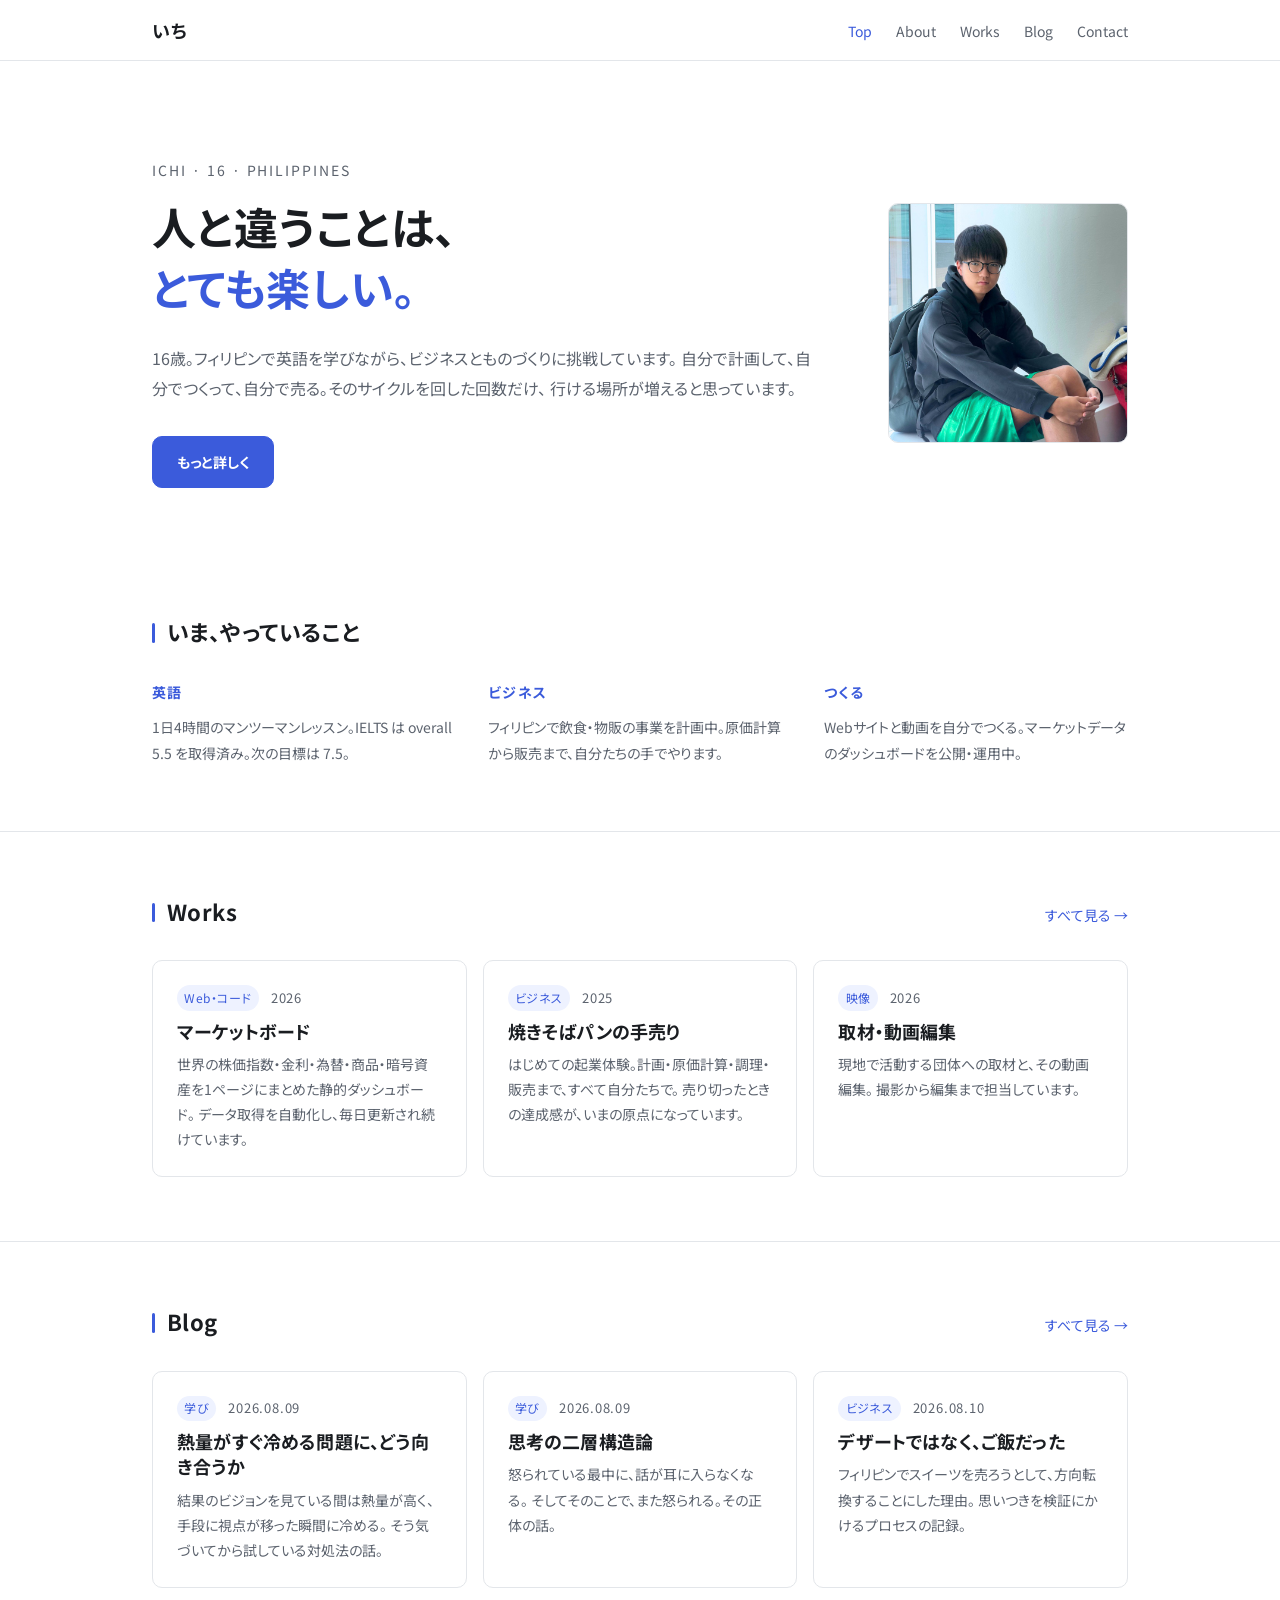
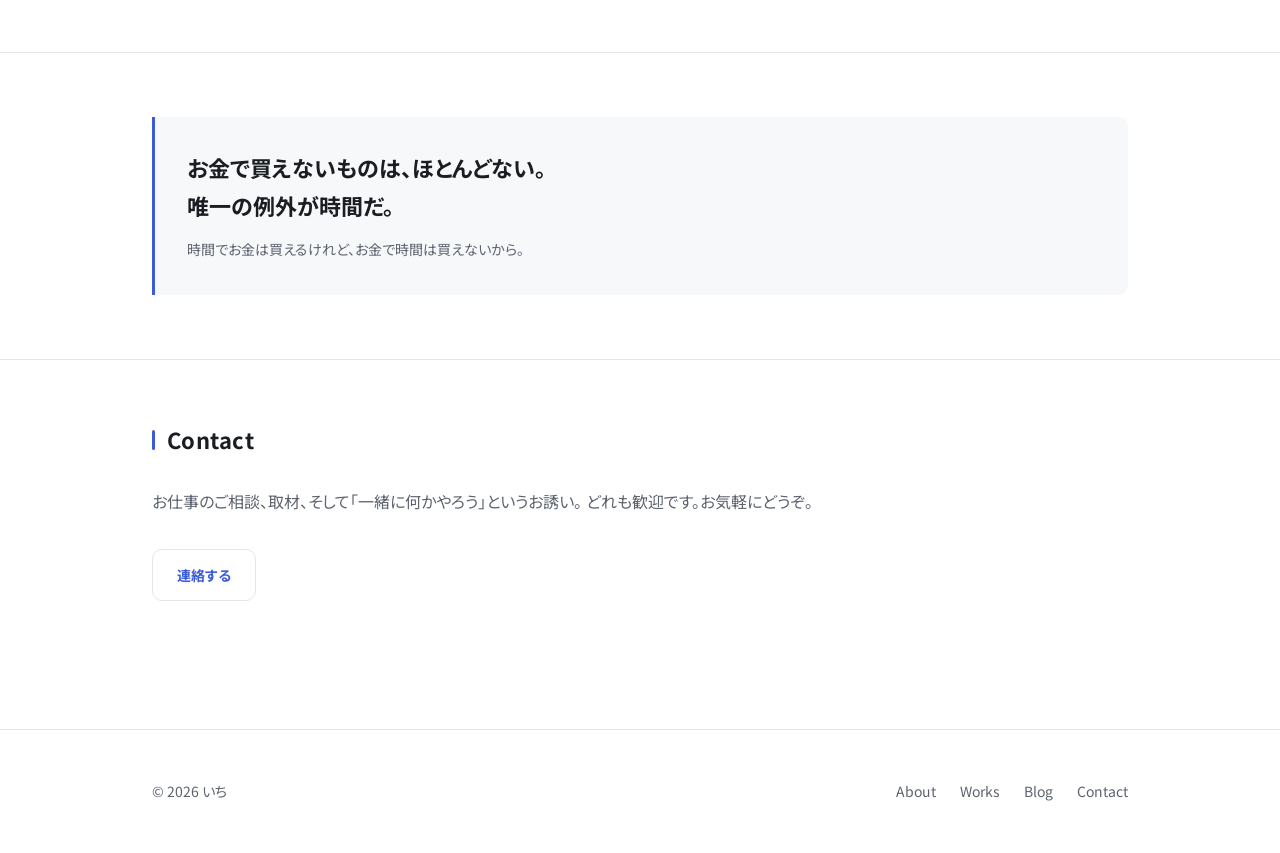
==== index.html @ 526fd0c4 "feat: 個人サイトの初版 Top / About / Works / Blog / Contact / 404 の6ページ構成。 素の HTML・CSS・JavaScript のみで、ビルド工程な" ====
<!DOCTYPE html>
<html lang="ja">
<head>
<meta charset="UTF-8">
<meta name="viewport" content="width=device-width, initial-scale=1">
<title>いち — 人と違うことは、とても楽しい</title>
<meta name="description" content="16歳。フィリピンで英語を学びながら、ビジネスとものづくりに挑戦しています。いちの個人サイトです。">

<!-- OGP -->
<link rel="canonical" href="https://onagai0820-gif.github.io/">

<meta property="og:type" content="website">
<meta property="og:title" content="いち — 人と違うことは、とても楽しい">
<meta property="og:description" content="16歳。フィリピンで英語を学びながら、ビジネスとものづくりに挑戦しています。">
<meta property="og:url" content="https://onagai0820-gif.github.io/">
<meta property="og:locale" content="ja_JP">
<meta property="og:site_name" content="いち">
<meta property="og:image" content="https://onagai0820-gif.github.io/assets/img/og.jpg">
<meta property="og:image:width" content="1200">
<meta property="og:image:height" content="630">
<meta name="twitter:image" content="https://onagai0820-gif.github.io/assets/img/og.jpg">
<meta name="twitter:card" content="summary_large_image">

<link rel="preconnect" href="https://fonts.googleapis.com">
<link rel="preconnect" href="https://fonts.gstatic.com" crossorigin>
<link rel="stylesheet" href="https://fonts.googleapis.com/css2?family=Noto+Sans+JP:wght@400;700&display=swap">
<link rel="stylesheet" href="assets/css/style.css">

<script type="application/ld+json">
{
  "@context": "https://schema.org",
  "@type": "Person",
  "name": "いち",
  "url": "https://onagai0820-gif.github.io/",
  "description": "16歳。フィリピンで英語を学びながら、事業づくりとものづくりに挑戦している。",
  "nationality": "JP",
  "knowsAbout": ["起業", "Web開発", "動画編集", "英語学習"],
  "sameAs": ["https://github.com/onagai0820-gif"]
}
</script>
</head>
<body>

<a class="skip-link" href="#main">本文へスキップ</a>

<header class="site-header">
  <div class="container">
    <a class="brand" href="index.html">いち</a>
    <nav class="nav" aria-label="メインナビゲーション">
      <ul>
        <li><a href="index.html" aria-current="page">Top</a></li>
        <li><a href="about.html">About</a></li>
        <li><a href="works.html">Works</a></li>
        <li><a href="blog/">Blog</a></li>
        <li><a href="contact.html">Contact</a></li>
      </ul>
    </nav>
  </div>
</header>

<main id="main">

  <!-- ヒーロー -->
  <section class="hero">
    <div class="container hero-inner">
      <div>
        <p class="hero-eyebrow">Ichi &middot; 16 &middot; Philippines</p>
        <h1 class="hero-title">人と違うことは、<br><span class="accent">とても楽しい。</span></h1>
        <p class="hero-lead">
          16歳。フィリピンで英語を学びながら、ビジネスとものづくりに挑戦しています。
          自分で計画して、自分でつくって、自分で売る。そのサイクルを回した回数だけ、
          行ける場所が増えると思っています。
        </p>
        <a class="btn" href="about.html">もっと詳しく</a>
      </div>
      <img class="hero-photo" src="assets/img/profile.jpg"
           alt="いちのプロフィール写真" width="800" height="800">
    </div>
  </section>

  <!-- いまやっていること -->
  <section class="section">
    <div class="container">
      <div class="section-head">
        <h2 class="section-title">いま、やっていること</h2>
      </div>
      <dl class="now-list reveal">
        <div>
          <dt>英語</dt>
          <dd>1日4時間のマンツーマンレッスン。IELTS は overall 5.5 を取得済み。次の目標は 7.5。</dd>
        </div>
        <div>
          <dt>ビジネス</dt>
          <dd>フィリピンで飲食・物販の事業を計画中。原価計算から販売まで、自分たちの手でやります。</dd>
        </div>
        <div>
          <dt>つくる</dt>
          <dd>Webサイトと動画を自分でつくる。マーケットデータのダッシュボードを公開・運用中。</dd>
        </div>
      </dl>
    </div>
  </section>

  <!-- Works -->
  <section class="section">
    <div class="container">
      <div class="section-head">
        <h2 class="section-title">Works</h2>
        <a class="link-more" href="works.html">すべて見る →</a>
      </div>
      <div class="card-grid card-grid--3 reveal">

        <a class="card" href="works.html#market-board">
          <p class="card-meta"><span class="tag">Web・コード</span><span>2026</span></p>
          <h3 class="card-title">マーケットボード</h3>
          <p class="card-desc">
            世界の株価指数・金利・為替・商品・暗号資産を1ページにまとめた静的ダッシュボード。
            データ取得を自動化し、毎日更新され続けています。
          </p>
        </a>

        <a class="card" href="works.html#yakisoba-pan">
          <p class="card-meta"><span class="tag">ビジネス</span><span>2025</span></p>
          <h3 class="card-title">焼きそばパンの手売り</h3>
          <p class="card-desc">
            はじめての起業体験。計画・原価計算・調理・販売まで、すべて自分たちで。
            売り切ったときの達成感が、いまの原点になっています。
          </p>
        </a>

        <a class="card" href="works.html#video">
          <p class="card-meta"><span class="tag">映像</span><span>2026</span></p>
          <h3 class="card-title">取材・動画編集</h3>
          <p class="card-desc">
            現地で活動する団体への取材と、その動画編集。
            撮影から編集まで担当しています。
          </p>
        </a>

      </div>
    </div>
  </section>

  <!-- Blog -->
  <section class="section">
    <div class="container">
      <div class="section-head">
        <h2 class="section-title">Blog</h2>
        <a class="link-more" href="blog/">すべて見る →</a>
      </div>
      <div class="card-grid card-grid--3 reveal">

        <a class="card" href="blog/2026-08-09-netsuryo.html">
          <p class="card-meta"><span class="tag">学び</span><time datetime="2026-08-09">2026.08.09</time></p>
          <h3 class="card-title">熱量がすぐ冷める問題に、どう向き合うか</h3>
          <p class="card-desc">
            結果のビジョンを見ている間は熱量が高く、手段に視点が移った瞬間に冷める。
            そう気づいてから試している対処法の話。
          </p>
        </a>

        <a class="card" href="blog/2026-08-09-nisou-kouzou.html">
          <p class="card-meta"><span class="tag">学び</span><time datetime="2026-08-09">2026.08.09</time></p>
          <h3 class="card-title">思考の二層構造論</h3>
          <p class="card-desc">
            怒られている最中に、話が耳に入らなくなる。
            そしてそのことで、また怒られる。その正体の話。
          </p>
        </a>

        <a class="card" href="blog/2026-08-10-dessert-to-rice.html">
          <p class="card-meta"><span class="tag">ビジネス</span><time datetime="2026-08-10">2026.08.10</time></p>
          <h3 class="card-title">デザートではなく、ご飯だった</h3>
          <p class="card-desc">
            フィリピンでスイーツを売ろうとして、方向転換することにした理由。
            思いつきを検証にかけるプロセスの記録。
          </p>
        </a>

      </div>
    </div>
  </section>

  <!-- 価値観 -->
  <section class="section">
    <div class="container">
      <blockquote class="pull-quote reveal">
        <p>お金で買えないものは、ほとんどない。<br>唯一の例外が時間だ。</p>
        <footer>時間でお金は買えるけれど、お金で時間は買えないから。</footer>
      </blockquote>
    </div>
  </section>

  <!-- Contact -->
  <section class="section">
    <div class="container">
      <div class="section-head">
        <h2 class="section-title">Contact</h2>
      </div>
      <p class="hero-lead reveal">
        お仕事のご相談、取材、そして「一緒に何かやろう」というお誘い。
        どれも歓迎です。お気軽にどうぞ。
      </p>
      <a class="btn btn--ghost reveal" href="contact.html">連絡する</a>
    </div>
  </section>

</main>

<footer class="site-footer">
  <div class="container">
    <p>&copy; 2026 いち</p>
    <ul class="footer-links">
      <li><a href="about.html">About</a></li>
      <li><a href="works.html">Works</a></li>
      <li><a href="blog/">Blog</a></li>
      <li><a href="contact.html">Contact</a></li>
    </ul>
  </div>
</footer>

<script src="assets/js/main.js"></script>
</body>
</html>
---- assets/css/style.css ----
/* =========================================================
   いち — 個人サイト
   デザイントークン → ベース → レイアウト → コンポーネント
   ========================================================= */

/* ---------- 1. デザイントークン ---------- */
:root {
  /* 色：白ベース＋濃いグレー＋アクセント1色 */
  --bg:            #ffffff;
  --bg-subtle:     #f7f8fa;
  --text:          #1a1d21;
  --text-muted:    #5c636e;
  --border:        #e3e6ea;
  --accent:        #3b5bdb;
  --accent-hover:  #2f49b0;
  --accent-subtle: #eef2ff;

  /* 余白（8pxベース） */
  --sp-1: 0.25rem;
  --sp-2: 0.5rem;
  --sp-3: 0.75rem;
  --sp-4: 1rem;
  --sp-6: 1.5rem;
  --sp-8: 2rem;
  --sp-12: 3rem;
  --sp-16: 4rem;
  --sp-24: 6rem;

  /* 文字 */
  --font: "Noto Sans JP", -apple-system, BlinkMacSystemFont, "Hiragino Sans",
          "Yu Gothic UI", "Meiryo", system-ui, sans-serif;
  --fs-sm:   0.875rem;
  --fs-base: 1rem;
  --fs-lg:   1.125rem;
  --fs-xl:   1.375rem;
  --fs-2xl:  1.75rem;
  --fs-3xl:  2.25rem;
  --lh-body: 1.9;
  --lh-tight: 1.4;

  /* その他 */
  --radius: 10px;
  --measure: 42rem;   /* 本文の最大幅 */
  --wide:    64rem;   /* コンテナ最大幅 */
}

@media (prefers-color-scheme: dark) {
  :root:not([data-theme="light"]) {
    --bg:            #14161a;
    --bg-subtle:     #1c1f25;
    --text:          #e8eaed;
    --text-muted:    #a0a7b4;
    --border:        #2b2f37;
    --accent:        #8ba4ff;
    --accent-hover:  #a8bcff;
    --accent-subtle: #1e2436;
  }
}

:root[data-theme="dark"] {
  --bg:            #14161a;
  --bg-subtle:     #1c1f25;
  --text:          #e8eaed;
  --text-muted:    #a0a7b4;
  --border:        #2b2f37;
  --accent:        #8ba4ff;
  --accent-hover:  #a8bcff;
  --accent-subtle: #1e2436;
}

/* ---------- 2. ベース ---------- */
*, *::before, *::after { box-sizing: border-box; }

html {
  -webkit-text-size-adjust: 100%;
  scroll-behavior: smooth;
}

body {
  margin: 0;
  background: var(--bg);
  color: var(--text);
  font-family: var(--font);
  font-size: var(--fs-base);
  line-height: var(--lh-body);
  font-feature-settings: "palt";
  -webkit-font-smoothing: antialiased;
}

h1, h2, h3 {
  line-height: var(--lh-tight);
  font-weight: 700;
  letter-spacing: 0.01em;
  margin: 0;
}

p { margin: 0; }

a {
  color: var(--accent);
  text-decoration-thickness: 1px;
  text-underline-offset: 0.2em;
}
a:hover { color: var(--accent-hover); }

img { max-width: 100%; height: auto; display: block; }

/* キーボード操作の可視化 */
:focus-visible {
  outline: 2px solid var(--accent);
  outline-offset: 3px;
  border-radius: 3px;
}

/* スクリーンリーダー専用 */
.visually-hidden {
  position: absolute; width: 1px; height: 1px;
  padding: 0; margin: -1px; overflow: hidden;
  clip: rect(0 0 0 0); white-space: nowrap; border: 0;
}

/* 本文へスキップ */
.skip-link {
  position: absolute; left: var(--sp-4); top: -100px;
  background: var(--accent); color: #fff;
  padding: var(--sp-2) var(--sp-4); border-radius: var(--radius);
  text-decoration: none; z-index: 100;
  transition: top .15s;
}
.skip-link:focus { top: var(--sp-4); color: #fff; }

/* ---------- 3. レイアウト ---------- */
.container {
  width: 100%;
  max-width: var(--wide);
  margin-inline: auto;
  padding-inline: var(--sp-6);
}

.section { padding-block: var(--sp-16); }
.section + .section { border-top: 1px solid var(--border); }

.section-head {
  display: flex;
  align-items: baseline;
  justify-content: space-between;
  gap: var(--sp-4);
  margin-bottom: var(--sp-8);
  flex-wrap: wrap;
}

.section-title {
  font-size: var(--fs-xl);
  letter-spacing: 0.02em;
}
.section-title::before {
  content: "";
  display: inline-block;
  width: 3px; height: 0.9em;
  background: var(--accent);
  margin-right: var(--sp-3);
  vertical-align: -0.08em;
  border-radius: 2px;
}

/* ---------- 4. ヘッダー ---------- */
.site-header {
  position: sticky; top: 0; z-index: 50;
  background: color-mix(in srgb, var(--bg) 88%, transparent);
  backdrop-filter: saturate(1.4) blur(8px);
  border-bottom: 1px solid var(--border);
}

.site-header .container {
  display: flex;
  align-items: center;
  justify-content: space-between;
  gap: var(--sp-4);
  min-height: 60px;
}

.brand {
  font-weight: 700;
  font-size: var(--fs-lg);
  color: var(--text);
  text-decoration: none;
  letter-spacing: 0.08em;
}
.brand:hover { color: var(--accent); }

.nav ul {
  display: flex;
  gap: var(--sp-6);
  list-style: none;
  margin: 0; padding: 0;
}
.nav a {
  color: var(--text-muted);
  text-decoration: none;
  font-size: var(--fs-sm);
  padding-block: var(--sp-2);
}
.nav a:hover,
.nav a[aria-current="page"] { color: var(--accent); }

@media (max-width: 40rem) {
  .nav ul { gap: var(--sp-4); }
  .nav a { font-size: 0.8125rem; }
}

/* ---------- 5. ヒーロー ---------- */
.hero { padding-block: var(--sp-16) var(--sp-12); }

.hero-inner {
  display: grid;
  grid-template-columns: 1fr;
  gap: var(--sp-8);
  align-items: center;
}

@media (min-width: 48rem) {
  .hero-inner {
    grid-template-columns: 1fr minmax(0, 15rem);
    gap: var(--sp-12);
  }
  .hero { padding-block: var(--sp-24) var(--sp-16); }
}

.hero-photo {
  width: 100%;
  max-width: 15rem;
  aspect-ratio: 1;
  object-fit: cover;
  border-radius: var(--radius);
  border: 1px solid var(--border);
  background: var(--bg-subtle);
}

.hero-eyebrow {
  font-size: var(--fs-sm);
  color: var(--text-muted);
  letter-spacing: 0.14em;
  text-transform: uppercase;
  margin-bottom: var(--sp-3);
}

.hero-title {
  font-size: var(--fs-3xl);
  margin-bottom: var(--sp-6);
}
@media (min-width: 48rem) {
  .hero-title { font-size: 2.75rem; }
}

.hero-title .accent { color: var(--accent); }

.hero-lead {
  color: var(--text-muted);
  max-width: var(--measure);
  margin-bottom: var(--sp-8);
}

/* ---------- 6. 「いまやっていること」 ---------- */
.now-list {
  list-style: none;
  margin: 0; padding: 0;
  display: grid;
  gap: var(--sp-6);
}
@media (min-width: 48rem) {
  .now-list { grid-template-columns: repeat(3, 1fr); gap: var(--sp-8); }
}

.now-list dt {
  font-weight: 700;
  font-size: var(--fs-sm);
  color: var(--accent);
  letter-spacing: 0.1em;
  margin-bottom: var(--sp-2);
}
.now-list dd {
  margin: 0;
  color: var(--text-muted);
  font-size: var(--fs-sm);
}

/* ---------- 7. カード ---------- */
.card-grid {
  display: grid;
  gap: var(--sp-4);
  grid-template-columns: 1fr;
}
@media (min-width: 40rem) {
  .card-grid { grid-template-columns: repeat(2, 1fr); }
}
@media (min-width: 60rem) {
  .card-grid--3 { grid-template-columns: repeat(3, 1fr); }
}

.card {
  display: flex;
  flex-direction: column;
  gap: var(--sp-2);
  padding: var(--sp-6);
  border: 1px solid var(--border);
  border-radius: var(--radius);
  background: var(--bg);
  text-decoration: none;
  color: inherit;
  transition: border-color .15s, transform .15s;
}
.card:hover {
  border-color: var(--accent);
  transform: translateY(-2px);
  color: inherit;
}

.card-meta {
  font-size: 0.8125rem;
  color: var(--text-muted);
  letter-spacing: 0.06em;
  display: flex;
  gap: var(--sp-3);
  flex-wrap: wrap;
  align-items: center;
}

.tag {
  display: inline-block;
  font-size: 0.75rem;
  padding: 0.1em 0.6em;
  border-radius: 999px;
  background: var(--accent-subtle);
  color: var(--accent);
  letter-spacing: 0.04em;
}

.card-title {
  font-size: var(--fs-lg);
  font-weight: 700;
}
.card:hover .card-title { color: var(--accent); }

.card-desc {
  font-size: var(--fs-sm);
  color: var(--text-muted);
  line-height: 1.8;
}

/* ---------- 8. 引用（価値観の一言） ---------- */
.pull-quote {
  margin: 0;
  padding: var(--sp-8);
  background: var(--bg-subtle);
  border-left: 3px solid var(--accent);
  border-radius: 0 var(--radius) var(--radius) 0;
}
.pull-quote p {
  font-size: var(--fs-xl);
  font-weight: 700;
  line-height: 1.7;
}
.pull-quote footer {
  margin-top: var(--sp-3);
  font-size: var(--fs-sm);
  color: var(--text-muted);
}

/* ---------- 9. ボタン ---------- */
.btn {
  display: inline-flex;
  align-items: center;
  gap: var(--sp-2);
  padding: var(--sp-3) var(--sp-6);
  border-radius: var(--radius);
  background: var(--accent);
  color: #fff;
  font-size: var(--fs-sm);
  font-weight: 700;
  text-decoration: none;
  border: 1px solid var(--accent);
  transition: background .15s;
}
.btn:hover { background: var(--accent-hover); color: #fff; }

.btn--ghost {
  background: transparent;
  color: var(--accent);
  border-color: var(--border);
}
.btn--ghost:hover { background: var(--accent-subtle); color: var(--accent); }

.link-more {
  font-size: var(--fs-sm);
  text-decoration: none;
  white-space: nowrap;
}
.link-more:hover { text-decoration: underline; }

/* ---------- 10. フッター ---------- */
.site-footer {
  border-top: 1px solid var(--border);
  padding-block: var(--sp-12);
  margin-top: var(--sp-16);
  color: var(--text-muted);
  font-size: var(--fs-sm);
}
.site-footer .container {
  display: flex;
  flex-wrap: wrap;
  gap: var(--sp-4);
  justify-content: space-between;
  align-items: center;
}
.site-footer a { color: var(--text-muted); text-decoration: none; }
.site-footer a:hover { color: var(--accent); }

.footer-links {
  display: flex;
  gap: var(--sp-6);
  list-style: none;
  margin: 0; padding: 0;
}

/* ---------- 11. スクロール時のフェードイン ---------- */
.reveal {
  opacity: 0;
  transform: translateY(12px);
  transition: opacity .5s ease, transform .5s ease;
}
.reveal.is-visible { opacity: 1; transform: none; }

@media (prefers-reduced-motion: reduce) {
  html { scroll-behavior: auto; }
  .reveal { opacity: 1; transform: none; transition: none; }
  .card:hover { transform: none; }
}

/* =========================================================
   フェーズ2で追加したコンポーネント
   ========================================================= */

/* ---------- 12. 本文（About・記事） ---------- */
.prose {
  max-width: var(--measure);
}
.prose > * + * { margin-top: var(--sp-6); }

.prose h2 {
  font-size: var(--fs-xl);
  margin-top: var(--sp-12);
  padding-top: var(--sp-2);
}
.prose h3 {
  font-size: var(--fs-lg);
  margin-top: var(--sp-8);
}
.prose p { color: var(--text); }
.prose ul, .prose ol {
  padding-left: 1.4em;
  color: var(--text);
}
.prose li + li { margin-top: var(--sp-2); }

.prose blockquote {
  margin: 0;
  padding: var(--sp-4) var(--sp-6);
  border-left: 3px solid var(--accent);
  background: var(--bg-subtle);
  color: var(--text-muted);
  border-radius: 0 var(--radius) var(--radius) 0;
}
.prose blockquote p { color: inherit; }

.prose hr {
  border: 0;
  border-top: 1px solid var(--border);
  margin-block: var(--sp-12);
}

.lead {
  font-size: var(--fs-lg);
  color: var(--text-muted);
}

/* ---------- 13. 経歴タイムライン ---------- */
.timeline {
  list-style: none;
  margin: 0;
  padding: 0 0 0 var(--sp-6);
  border-left: 2px solid var(--border);
  max-width: var(--measure);
}
.timeline li {
  position: relative;
  padding-bottom: var(--sp-8);
}
.timeline li:last-child { padding-bottom: 0; }

.timeline li::before {
  content: "";
  position: absolute;
  left: calc(-1 * var(--sp-6) - 6px);
  top: 0.65em;
  width: 10px; height: 10px;
  border-radius: 50%;
  background: var(--accent);
  border: 2px solid var(--bg);
}

.timeline .year {
  display: block;
  font-size: var(--fs-sm);
  font-weight: 700;
  color: var(--accent);
  letter-spacing: 0.08em;
}
.timeline .event {
  display: block;
  font-weight: 700;
  margin-top: var(--sp-1);
}
.timeline .detail {
  display: block;
  color: var(--text-muted);
  font-size: var(--fs-sm);
  margin-top: var(--sp-1);
}

/* ---------- 14. 価値観リスト ---------- */
.values {
  list-style: none;
  margin: 0; padding: 0;
  display: grid;
  gap: var(--sp-4);
}
@media (min-width: 44rem) {
  .values { grid-template-columns: repeat(2, 1fr); }
}
.values li {
  padding: var(--sp-6);
  border: 1px solid var(--border);
  border-radius: var(--radius);
  background: var(--bg-subtle);
}
.values strong {
  display: block;
  margin-bottom: var(--sp-2);
}
.values span {
  color: var(--text-muted);
  font-size: var(--fs-sm);
}

/* ---------- 15. Works の各項目 ---------- */
.work {
  padding-block: var(--sp-12);
  border-top: 1px solid var(--border);
  scroll-margin-top: 80px;
}
.work:first-of-type { border-top: 0; padding-top: var(--sp-8); }

.work-head { margin-bottom: var(--sp-6); }
.work-title {
  font-size: var(--fs-2xl);
  margin-top: var(--sp-2);
}
.work-body { max-width: var(--measure); }
.work-body > * + * { margin-top: var(--sp-4); }
.work-body ul { padding-left: 1.4em; color: var(--text-muted); font-size: var(--fs-sm); }

.work-links {
  display: flex;
  gap: var(--sp-3);
  flex-wrap: wrap;
  margin-top: var(--sp-6);
}

.status {
  display: inline-block;
  font-size: 0.75rem;
  padding: 0.1em 0.6em;
  border-radius: 999px;
  border: 1px solid var(--border);
  color: var(--text-muted);
  letter-spacing: 0.04em;
}
.status--live {
  border-color: var(--accent);
  color: var(--accent);
  background: var(--accent-subtle);
}

/* ---------- 16. ブログのカテゴリ絞り込み ---------- */
.filters {
  display: flex;
  gap: var(--sp-2);
  flex-wrap: wrap;
  margin-bottom: var(--sp-8);
}
.filter-btn {
  font: inherit;
  font-size: var(--fs-sm);
  padding: var(--sp-2) var(--sp-4);
  border: 1px solid var(--border);
  border-radius: 999px;
  background: transparent;
  color: var(--text-muted);
  cursor: pointer;
  transition: border-color .15s, color .15s, background .15s;
}
.filter-btn:hover { border-color: var(--accent); color: var(--accent); }
.filter-btn[aria-pressed="true"] {
  background: var(--accent);
  border-color: var(--accent);
  color: #fff;
}

.post-list { display: grid; gap: var(--sp-4); }
.post-list li { list-style: none; }
.post-list[hidden] { display: none; }
.empty-msg { color: var(--text-muted); font-size: var(--fs-sm); }

/* ---------- 17. 記事ページ ---------- */
.article-header {
  padding-block: var(--sp-16) var(--sp-8);
  border-bottom: 1px solid var(--border);
}
.article-title {
  font-size: var(--fs-2xl);
  margin-block: var(--sp-3);
  max-width: var(--measure);
}
@media (min-width: 48rem) {
  .article-title { font-size: var(--fs-3xl); }
}
.article-body { padding-block: var(--sp-12); }

.article-nav {
  display: flex;
  justify-content: space-between;
  gap: var(--sp-4);
  flex-wrap: wrap;
  padding-top: var(--sp-8);
  border-top: 1px solid var(--border);
  margin-top: var(--sp-12);
  max-width: var(--measure);
}

/* ---------- 18. Contact ---------- */
.form-embed {
  width: 100%;
  min-height: 640px;
  border: 1px solid var(--border);
  border-radius: var(--radius);
  background: var(--bg-subtle);
}
.form-placeholder {
  display: grid;
  place-items: center;
  text-align: center;
  padding: var(--sp-16) var(--sp-6);
  border: 1px dashed var(--border);
  border-radius: var(--radius);
  background: var(--bg-subtle);
  color: var(--text-muted);
  max-width: var(--measure);
}

.social {
  list-style: none;
  margin: 0; padding: 0;
  display: flex;
  gap: var(--sp-4);
  flex-wrap: wrap;
}
.social a {
  display: inline-block;
  padding: var(--sp-2) var(--sp-4);
  border: 1px solid var(--border);
  border-radius: var(--radius);
  text-decoration: none;
  font-size: var(--fs-sm);
}
.social a:hover { border-color: var(--accent); }

/* ---------- 19. 404 ---------- */
.error-page {
  min-height: 55vh;
  display: grid;
  place-items: center;
  text-align: center;
}
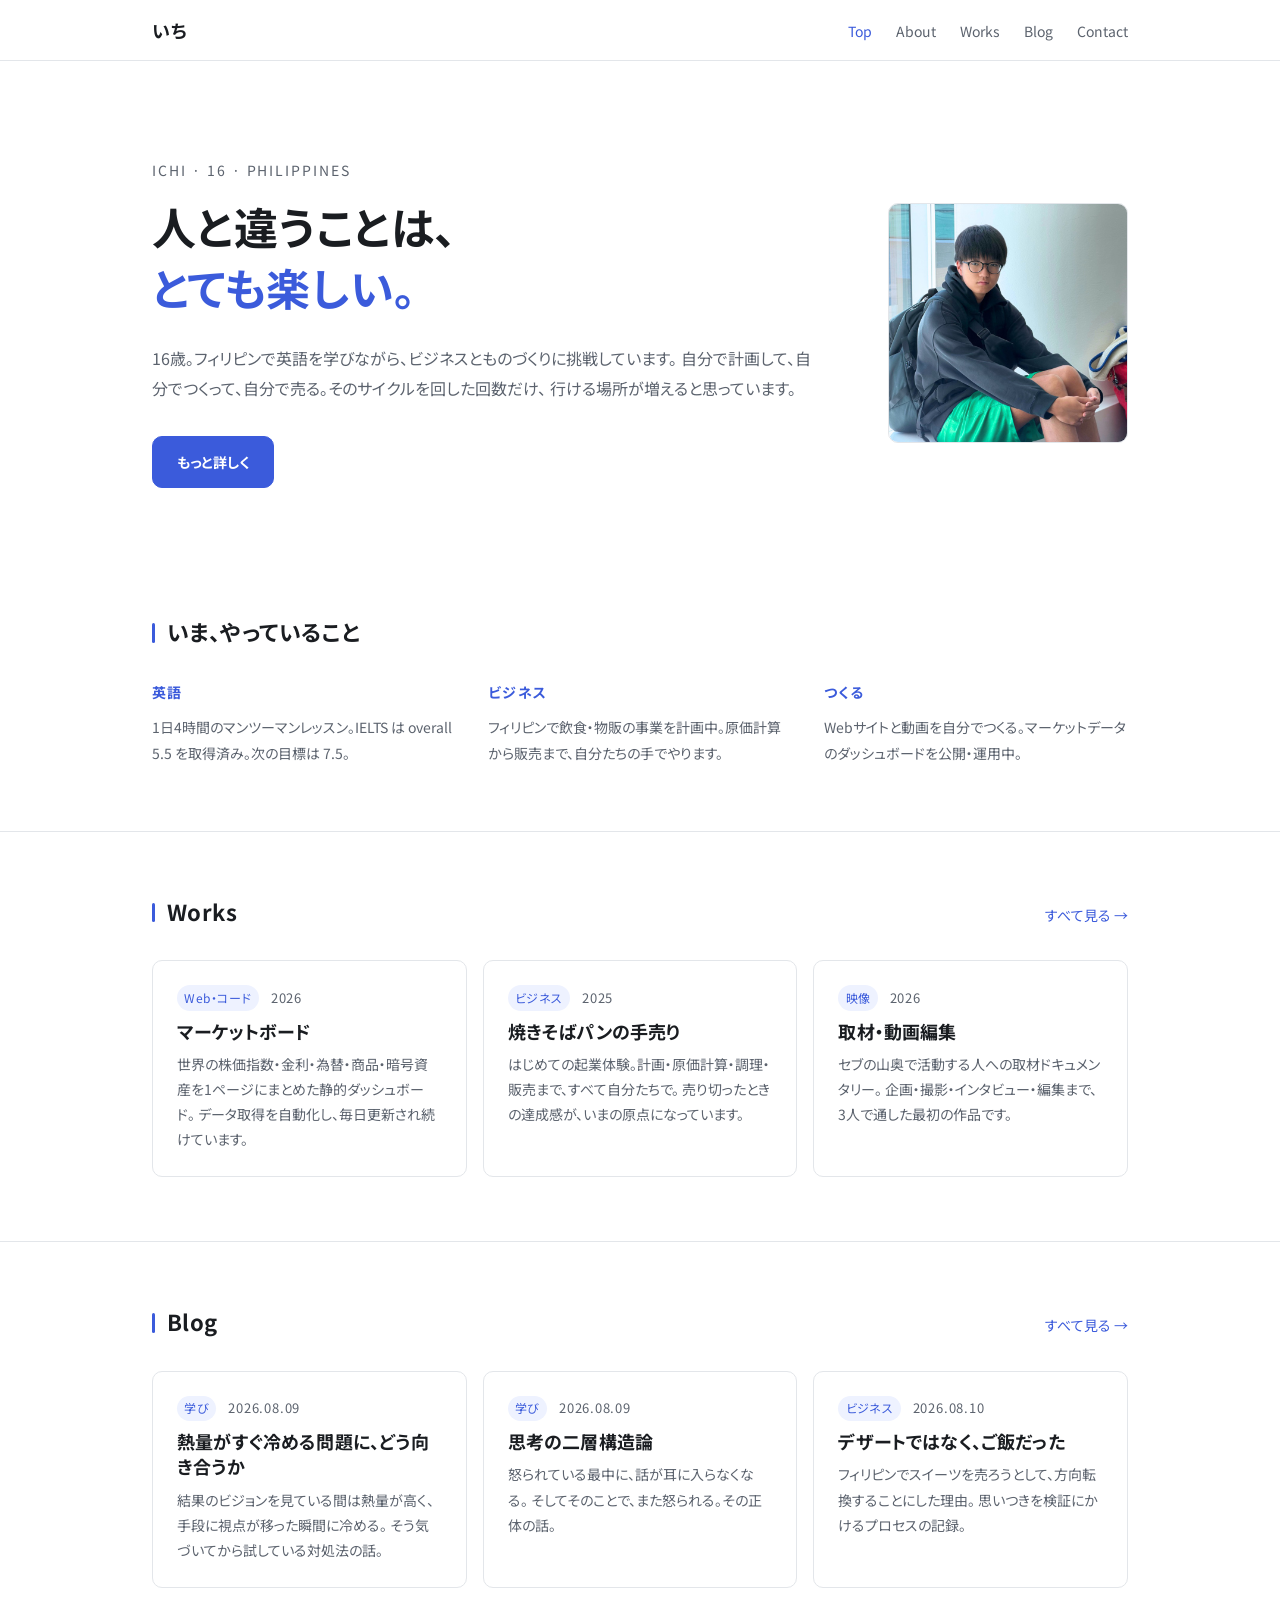
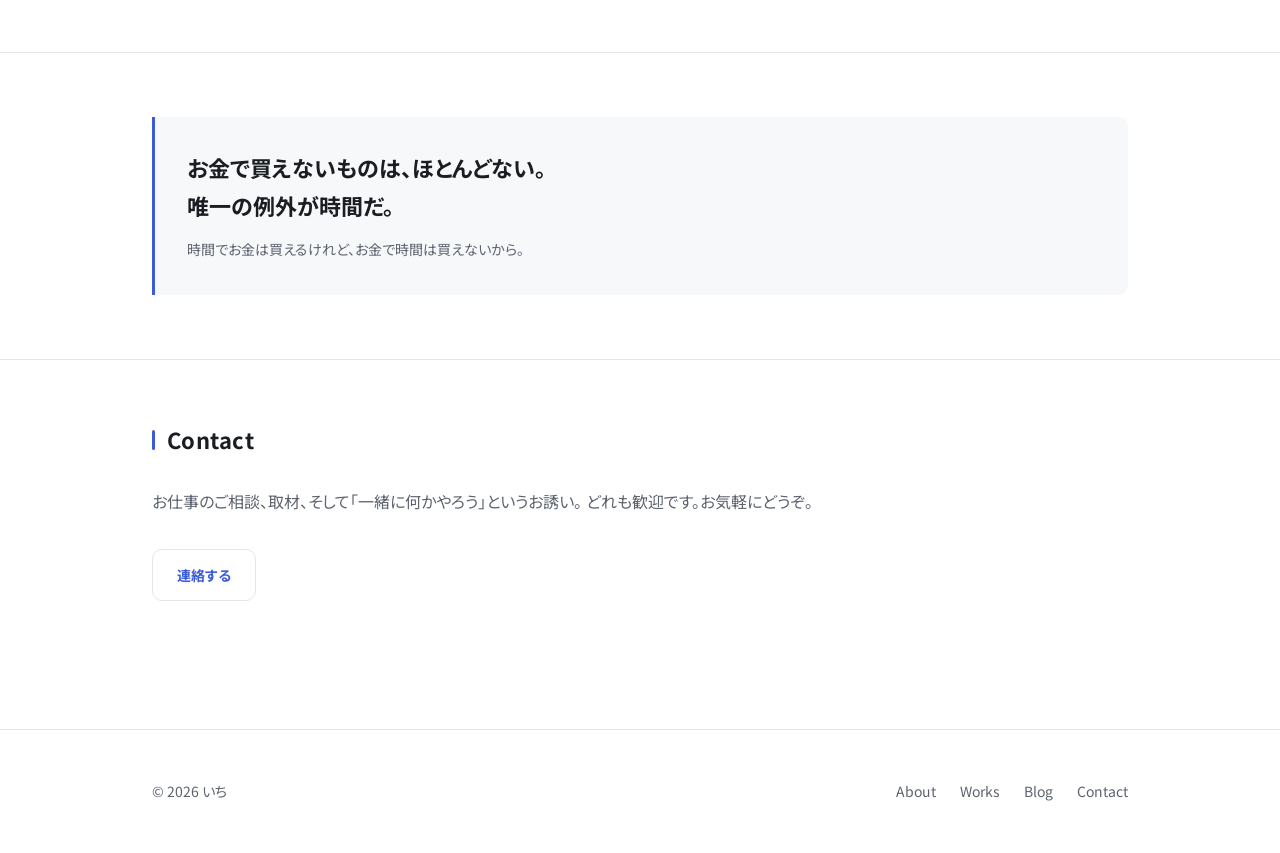
==== commit a956f758: "feat: 動画作品とSNSリンクを追加 - Works に YouTube 動画を2本埋め込み（取材ドキュメンタリーと英語の比較回） - Contact に Threads と YouTube チャ" ====
--- a/index.html
+++ b/index.html
@@ -35,7 +35,11 @@
   "description": "16歳。フィリピンで英語を学びながら、事業づくりとものづくりに挑戦している。",
   "nationality": "JP",
   "knowsAbout": ["起業", "Web開発", "動画編集", "英語学習"],
-  "sameAs": ["https://github.com/onagai0820-gif"]
+  "sameAs": [
+    "https://www.threads.com/@ichi_souzouryoku",
+    "https://www.youtube.com/@ichimichi-vs6mx",
+    "https://github.com/onagai0820-gif"
+  ]
 }
 </script>
 </head>
@@ -132,8 +136,8 @@
           <p class="card-meta"><span class="tag">映像</span><span>2026</span></p>
           <h3 class="card-title">取材・動画編集</h3>
           <p class="card-desc">
-            現地で活動する団体への取材と、その動画編集。
-            撮影から編集まで担当しています。
+            セブの山奥で活動する人への取材ドキュメンタリー。
+            企画・撮影・インタビュー・編集まで、3人で通した最初の作品です。
           </p>
         </a>
 
--- a/assets/css/style.css
+++ b/assets/css/style.css
@@ -691,3 +691,22 @@
   place-items: center;
   text-align: center;
 }
+
+/* ---------- 20. 動画の埋め込み ---------- */
+.video-embed {
+  width: 100%;
+  aspect-ratio: 16 / 9;
+  border: 1px solid var(--border);
+  border-radius: var(--radius);
+  background: var(--bg-subtle);
+  display: block;
+}
+
+.video-item + .video-item { margin-top: var(--sp-8); }
+
+.video-caption {
+  margin-top: var(--sp-3);
+  font-size: var(--fs-sm);
+  color: var(--text-muted);
+}
+.video-caption strong { color: var(--text); }
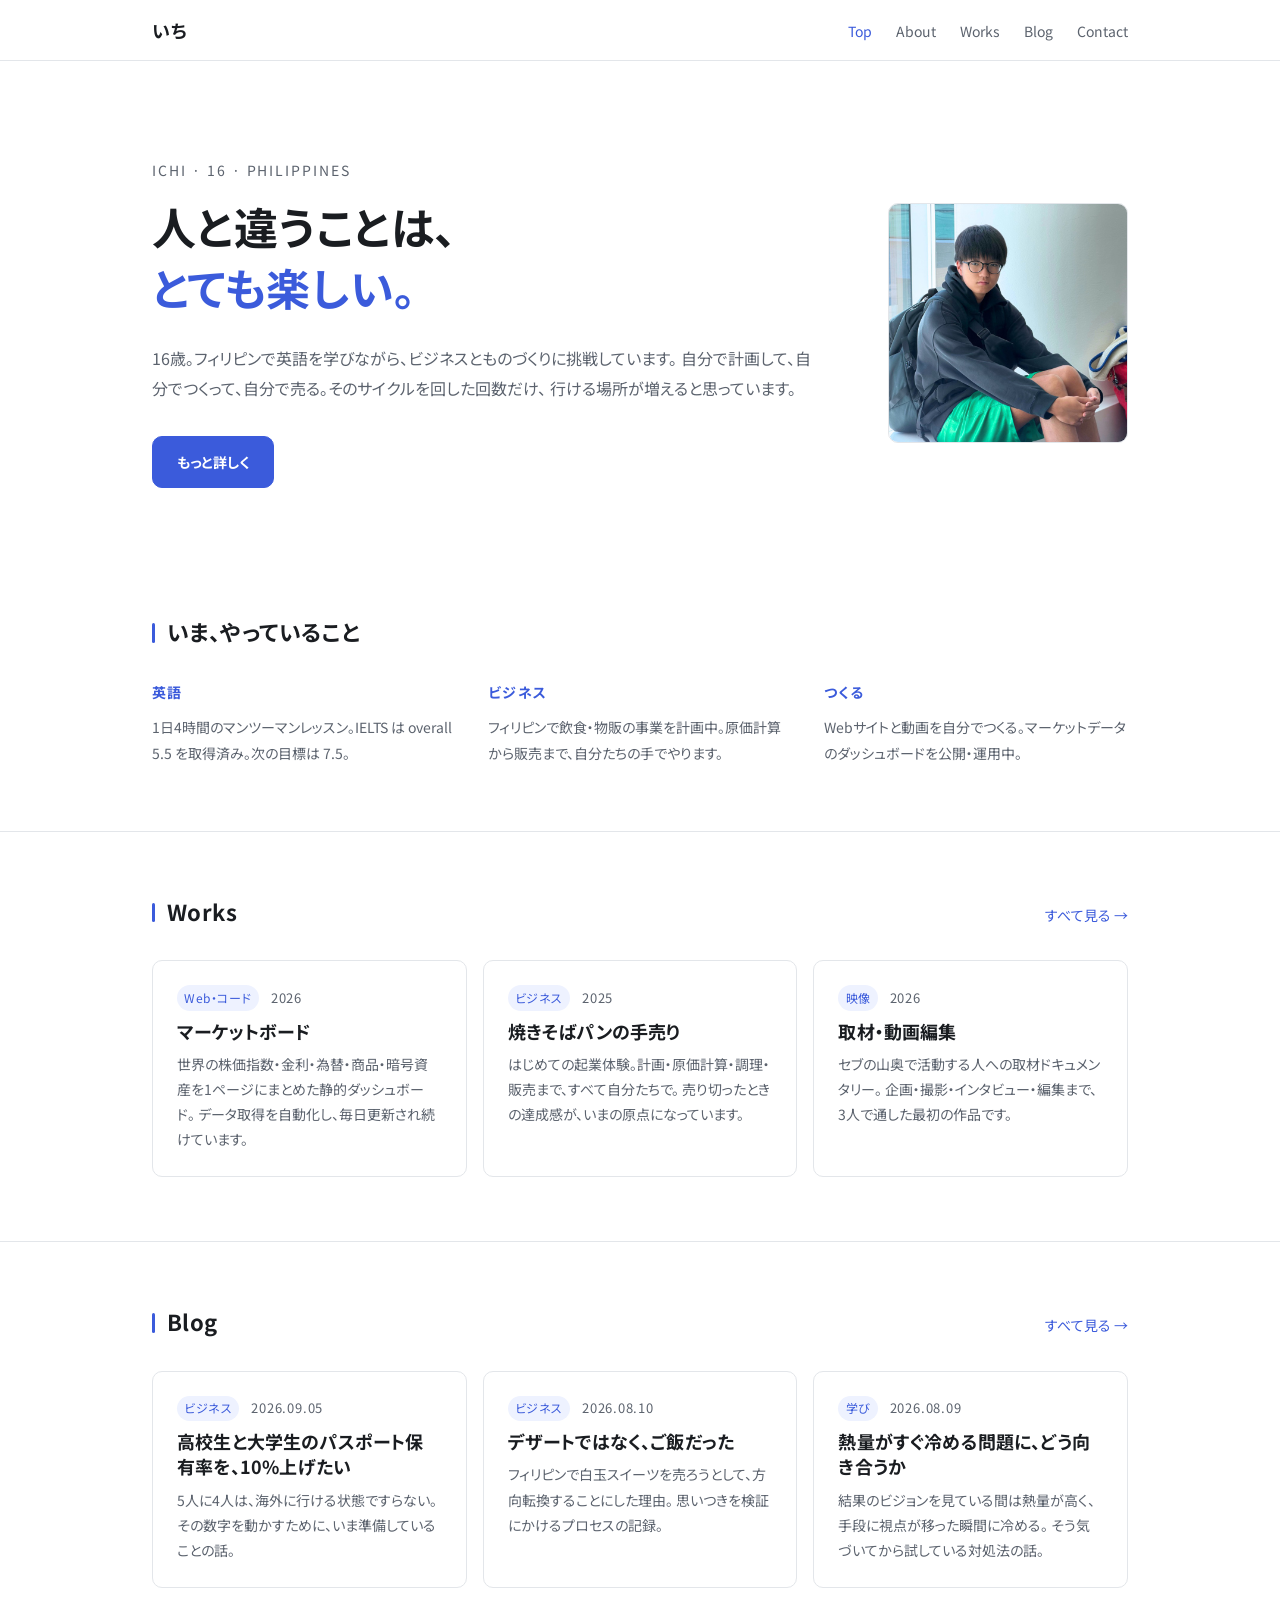
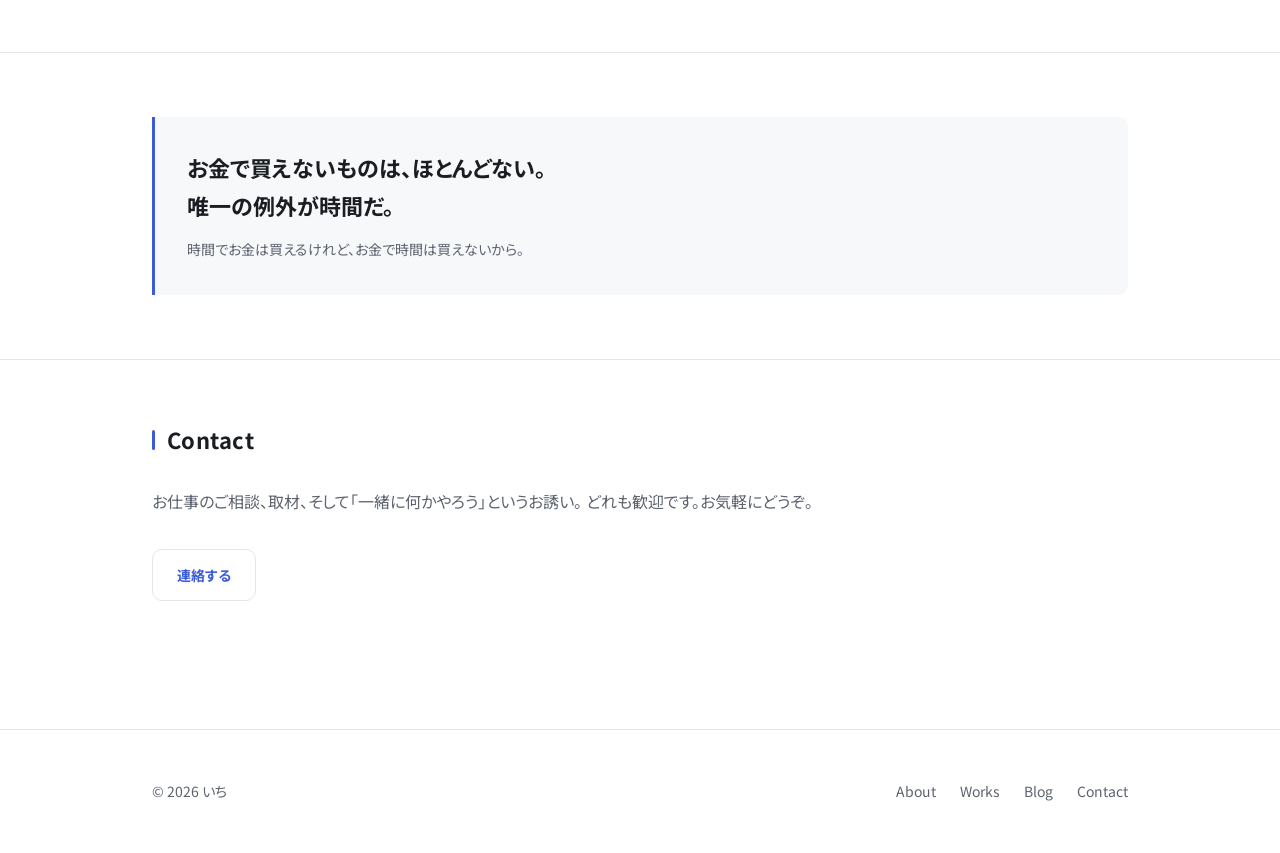
==== commit e256a70c: "feat: 記事「高校生と大学生のパスポート保有率を、10%上げたい」を追加 進めている教育プログラムの目的と現状をまとめた記事。 トップページ・ブログ一覧・サイトマップにも反映した。  Co-Aut" ====
--- a/index.html
+++ b/index.html
@@ -154,30 +154,30 @@
       </div>
       <div class="card-grid card-grid--3 reveal">
 
+        <a class="card" href="blog/2026-09-05-passport.html">
+          <p class="card-meta"><span class="tag">ビジネス</span><time datetime="2026-09-05">2026.09.05</time></p>
+          <h3 class="card-title">高校生と大学生のパスポート保有率を、10%上げたい</h3>
+          <p class="card-desc">
+            5人に4人は、海外に行ける状態ですらない。
+            その数字を動かすために、いま準備していることの話。
+          </p>
+        </a>
+
+        <a class="card" href="blog/2026-08-10-dessert-to-rice.html">
+          <p class="card-meta"><span class="tag">ビジネス</span><time datetime="2026-08-10">2026.08.10</time></p>
+          <h3 class="card-title">デザートではなく、ご飯だった</h3>
+          <p class="card-desc">
+            フィリピンで白玉スイーツを売ろうとして、方向転換することにした理由。
+            思いつきを検証にかけるプロセスの記録。
+          </p>
+        </a>
+
         <a class="card" href="blog/2026-08-09-netsuryo.html">
           <p class="card-meta"><span class="tag">学び</span><time datetime="2026-08-09">2026.08.09</time></p>
           <h3 class="card-title">熱量がすぐ冷める問題に、どう向き合うか</h3>
           <p class="card-desc">
             結果のビジョンを見ている間は熱量が高く、手段に視点が移った瞬間に冷める。
             そう気づいてから試している対処法の話。
-          </p>
-        </a>
-
-        <a class="card" href="blog/2026-08-09-nisou-kouzou.html">
-          <p class="card-meta"><span class="tag">学び</span><time datetime="2026-08-09">2026.08.09</time></p>
-          <h3 class="card-title">思考の二層構造論</h3>
-          <p class="card-desc">
-            怒られている最中に、話が耳に入らなくなる。
-            そしてそのことで、また怒られる。その正体の話。
-          </p>
-        </a>
-
-        <a class="card" href="blog/2026-08-10-dessert-to-rice.html">
-          <p class="card-meta"><span class="tag">ビジネス</span><time datetime="2026-08-10">2026.08.10</time></p>
-          <h3 class="card-title">デザートではなく、ご飯だった</h3>
-          <p class="card-desc">
-            フィリピンでスイーツを売ろうとして、方向転換することにした理由。
-            思いつきを検証にかけるプロセスの記録。
           </p>
         </a>
 
--- a/assets/css/style.css
+++ b/assets/css/style.css
@@ -650,10 +650,13 @@
 /* ---------- 18. Contact ---------- */
 .form-embed {
   width: 100%;
-  min-height: 640px;
+  min-height: 800px;
   border: 1px solid var(--border);
   border-radius: var(--radius);
   background: var(--bg-subtle);
+}
+@media (max-width: 40rem) {
+  .form-embed { min-height: 900px; }
 }
 .form-placeholder {
   display: grid;
